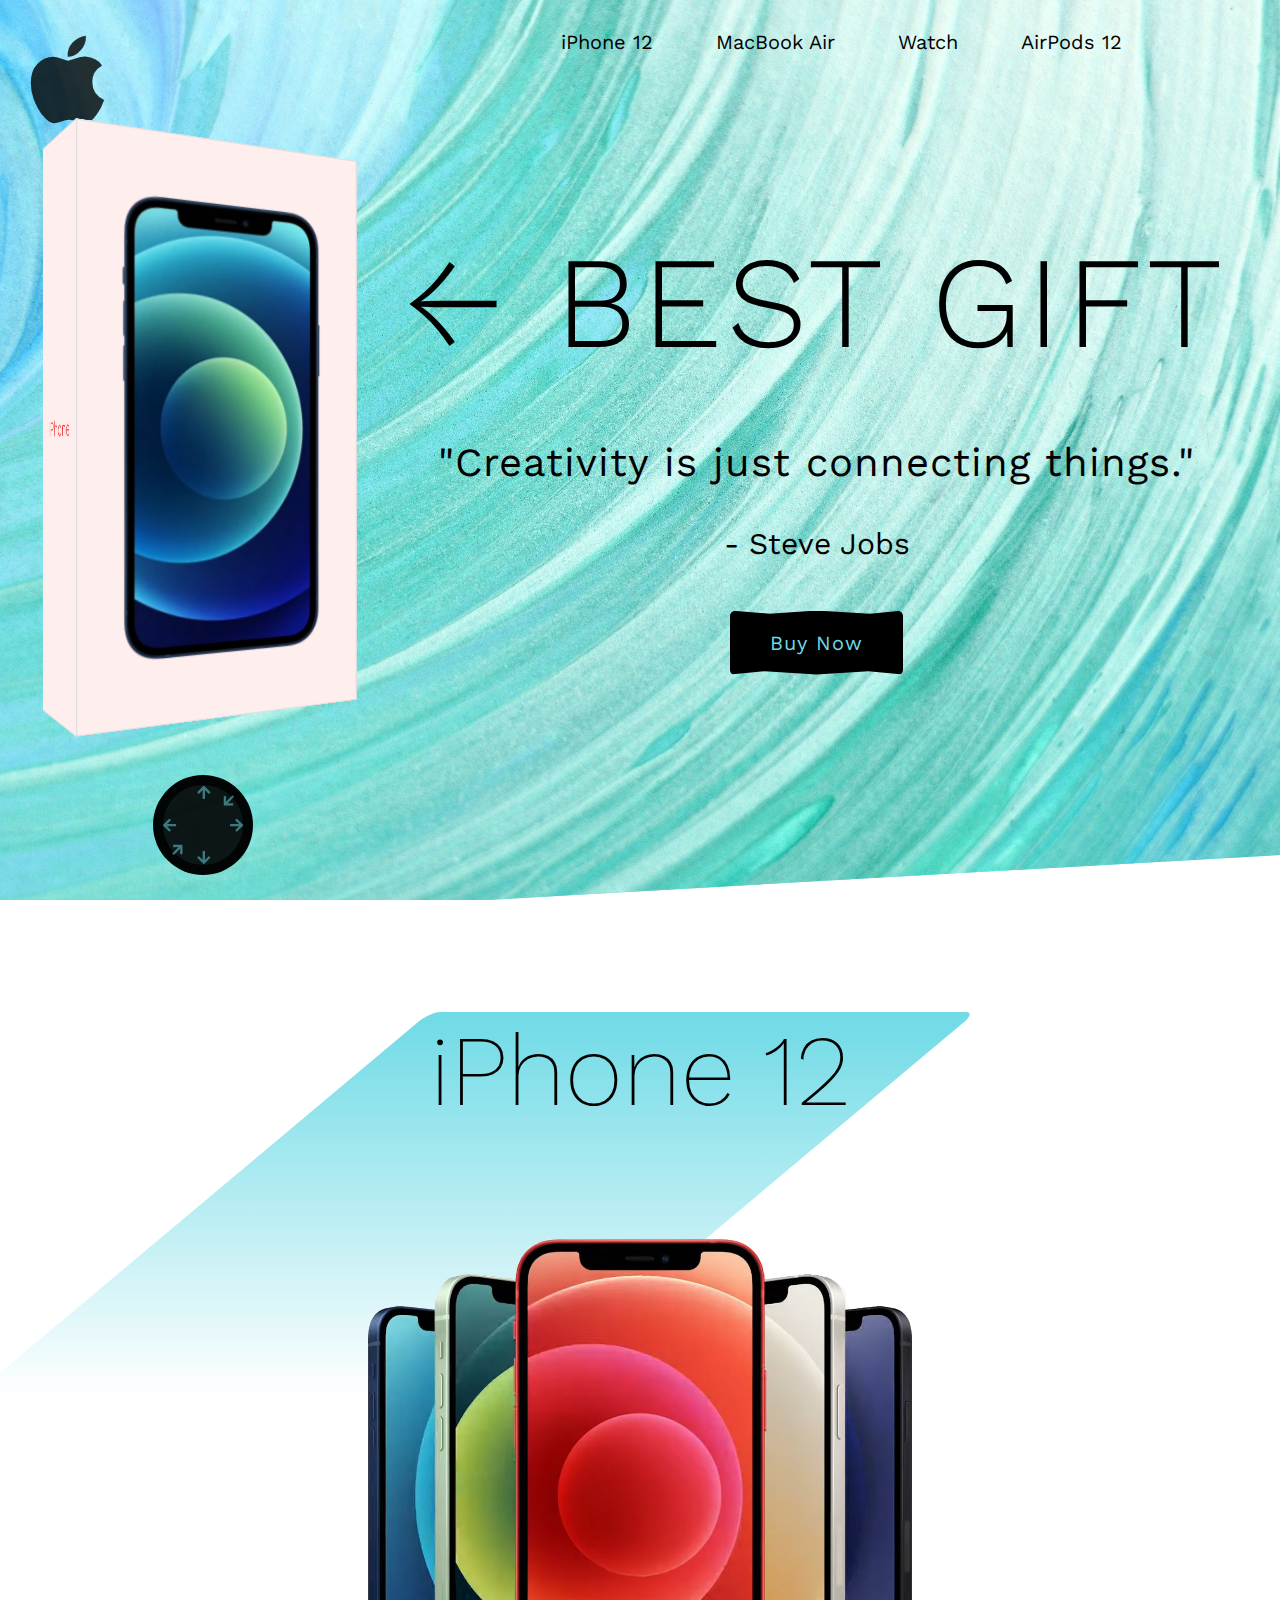
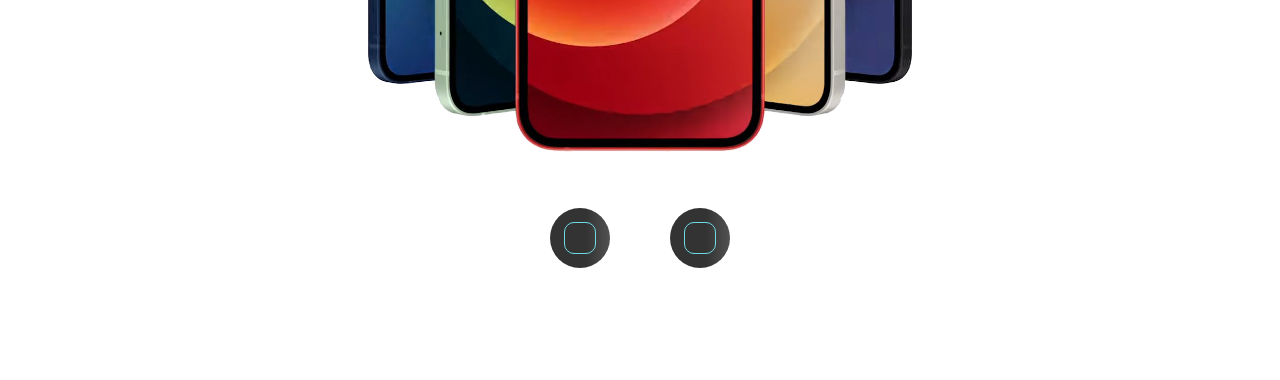
==== apple_ecommerce/index.html @ e648867e "first two sections completed, complete with 3D cube effect and controls" ====
<!DOCTYPE html>
<html lang="en">
<head>
    <meta charset="UTF-8">
    <meta http-equiv="X-UA-Compatible" content="IE=edge">
    <meta name="viewport" content="width=device-width, initial-scale=1.0">
    <link rel="stylesheet" href="style.css">
    <link rel="stylesheet" href="https://cdnjs.cloudflare.com/ajax/libs/font-awesome/5.15.3/css/all.min.css" referrerpolicy="no-referrer" />
    <title>Apple eCommerce</title>
</head>
<body>
    <div class="container">
        <!-- Section 1 -->
        <section class="section-1">
            <!-- Logo -->
            <a href="#" class="logo">
                <i class="fab fa-apple"></i>
            </a>
            <!-- End of Logo -->

            <!-- Navbar -->
            <nav class="navbar">
                <a href="#" class="navbar-link">iPhone 12</a>
                <a href="#" class="navbar-link">MacBook Air</a>
                <a href="#" class="navbar-link">Watch</a>
                <a href="#" class="navbar-link">AirPods 12</a>
            </nav>
            <!-- End of Navbar -->

            <!-- Cube -->
            <div class="cube-wrapper">
                <div class="cube">
                    <div class="front-side">
                        <img src="images/iphone.png" alt="iPhone">
                    </div>
                    <div class="back-side center">
                        <i class="fab fa-apple"></i>
                    </div>
                </div>

                <!-- Controls -->
                <div class="controls">
                    <a href="#" class="top-x-control">
                        <i class="fas fa-arrow-up"></i>
                    </a>
                    <a href="#" class="bottom-x-control">
                        <i class="fas fa-arrow-down"></i>
                    </a>
                    <a href="#" class="left-y-control">
                        <i class="fas fa-arrow-left"></i>
                    </a>
                    <a href="#" class="right-y-control">
                        <i class="fas fa-arrow-right"></i>
                    </a>
                    <a href="#" class="top-z-control">
                        <i class="fas fa-arrow-down"></i>
                    </a>
                    <a href="#" class="bottom-z-control">
                        <i class="fas fa-arrow-up"></i>
                    </a>
                </div>
                <!-- End of Controls -->
                
            </div>
            <!-- End of Cube -->

            <!-- Banner -->
            <div class="section-1-banner center">
                <h1>&#8592; Best Gift</h1>
                <p>"Creativity is just connecting things."</p>
                <span> - Steve Jobs</span>
                <button class="button">Buy Now</button>
            </div>
            <!-- End of Banner -->

            <!-- Slideshow -->
            <div class="slideshow"></div>
            <!-- End of Slideshow -->
        </section>
        <!-- End of Section 1 -->
        <!-- Section 2 -->
        <section class="section-2">
            <!-- Section 2 Heading -->
            <h1 class="section-2-heading">iPhone 12</h1>
            <!-- End of Section 2 Heading -->
            <!-- Section 2 Images -->
            <div class="iphones">
                <img src="images/iPhones/iphones-1-img.png" class="iphone-img-1">
                <img src="images/iPhones/iphones-2-img.png" class="iphone-img-2">
            </div>
            <!-- End of Section 2 Images -->
            <!-- Section 2 Buttons -->
            <div class="iphone-btns">
                <a href="#" class="iphone-btn center"><span>Learn More</span></a>
                <a href="#" class="iphone-btn center"><span>Shop</span></a>
            </div>
            <!-- End of Section 2 Buttons -->
        </section>
        <!-- End of Section 2 -->
    </div>

    <script src="script.js"></script>
</body>
</html>
---- apple_ecommerce/style.css ----
@import url(https://fonts.googleapis.com/css?family=Work+Sans:100,200,300,regular,500,600,700,800,900);

/* Common Styles */
* {
    margin: 0;
    padding: 0;
    box-sizing: border-box;
    list-style-type: none;
    outline: none;
    text-decoration: none;
    font-family: 'Work Sans', sans-serif;
}

html {
    font-size: 62.5%;
}

:root {
    --primary-color: #6edae6;
    --white-color: #fff;
    --black-color: #000;
}

.center {
    display: flex;
    justify-content: center;
    align-items: center;
}
/* End of Common Styles */


/* Section 1 */
.section-1 {
    width: 100%;
    height: 100vh;
    background-color: var(--primary-color);
    display: flex;
    align-items: center;
    justify-content: space-evenly;
    clip-path: polygon(100% 0, 100% 95%, 38% 100%, 0 100%, 0 0);
    position: relative;
}
/* Logo */
.logo {
    position: absolute;
    top: 3rem;
    left: 3rem;
}

.logo i {
    font-size: 10rem;
    color: rgba(0, 0, 0, 0.8);
}
/* End of Logo */
/* Navbar */
.navbar {
    position: absolute;
    top: 3rem;
    right: 10%;
}

.navbar-link {
    font-size: 2rem;    
    display: inline-block;
    margin: 0 3rem;
    color: var(--black-color);
    transition: transform 0.5s;
}

.navbar-link:hover {
    transform: scale(1.5);
}
/* End of Navbar */

/* Cube */
.cube-wrapper {
    perspective: 100rem;
}

.cube {
    width: 30rem;
    height: 55rem;
    transform-style: preserve-3d;
    transform: rotateX(0) rotateY(20deg) rotateZ(0);
    position: relative;
    top: -2rem;
    transition: transform 0.5s;
}
.front-side, 
.back-side {
    width: 100%;
    height: 100%;
    background-color: #fee;
    position: absolute;
    transform-style: preserve-3d;
    box-shadow: inset .1rem .1rem .1rem #ddd, inset -.1rem -.1rem .1rem #ddd;
}

.front-side {
    padding: 2.5rem;
    transform: translateZ(5rem);
}

.front-side::before,
.front-side::after {
    content: '';
    width: 100%;
    height: 10rem;
    background-color: #fee;
    position: absolute;
    box-shadow: inset .1rem .1rem .1rem #ddd, inset -.1rem -.1rem .1rem #ddd;
}

.front-side::before {
    top: 0;
    left: 0;
    transform: rotateX(-90deg);
    transform-origin: top;
}
.front-side::after {
    bottom: 0;
    left: 0;
    transform: rotateX(90deg);
    transform-origin: bottom;
}

.front-side img {
    width: 100%;
    height: 100%;
    object-fit: contain;
}

.back-side {
    transform: translateZ(-5rem);
}

.back-side::before,
.back-side::after {
    content:  "iPhone";
    width: 10rem;
    height: 100%;
    background-color: #fee;
    position: absolute;
    display: flex;
    justify-content: center;
    align-items: center;
    font-size: 2rem;
    font-weight: 300;
    color: #ec1919;
    box-shadow: inset .1rem .1rem .1rem #ddd, inset -.1rem -.1rem .1rem #ddd;
}

.back-side::before {
    top: 0;
    left: 0;
    transform: rotateY(-90deg);
    transform-origin: left;
}

.back-side::after {
    top: 0;
    right: 0;
    transform: rotateY(90deg);
    transform-origin: right;
}

.back-side i {
    font-size: 12rem;
    color: var(--primary-color);
    text-shadow: .1rem .1rem .2rem #aaa, -.1rem -.1rem .2rem #aaa;
    transform: rotateY(180deg);
}
/* End of Cube */

/* Controls */
.controls {
    position: absolute;
    bottom: -15rem;
    left: 50%;
    transform: translateX(-50%);
    width: 10rem;
    height: 10rem;
    background-color: rgba(0,0,0,0.9);
    border-radius: 50%;
    border: 1rem solid rgba(0,0,0,0.8);
}

.controls a {
    position: absolute;
}

.controls i {
    font-size: 1.5rem;
    color: var(--primary-color);
    opacity: 0.5;
    transition: opacity 0.5s;
}

.controls a:hover i {
    opacity: 1;
}

.controls a:nth-child(1) {
    top: 0;
    left: 50%;
    transform: translateX(-50%);
}
.controls a:nth-child(2) {
    bottom: 0;
    left: 50%;
    transform: translateX(-50%);
}

.controls a:nth-child(3) {
    top: 50%;
    left: 0%;
    transform: translateY(-50%);
}

.controls a:nth-child(4) {
    top: 50%;
    right: 0;
    transform: translateY(-50%);
}

.controls a:nth-child(5) {
    top: 10%;
    right: 10%;
    transform: rotate(45deg);
}

.controls a:nth-child(6) {
    bottom: 10%;
    left: 10%;
    transform: rotate(45deg);
}


/* End of Controls */
/* Banner */
.section-1-banner {
    flex-direction: column;
}

.section-1-banner h1 {
    font-size: 13rem;
    font-weight: 300;
    text-transform: uppercase;
    letter-spacing: 0.5rem;
}

.section-1-banner p {
    font-size: 4rem;
    font-weight: 400;
    letter-spacing: .1rem;
    margin: 6rem 0 4rem 0;
}

.section-1-banner span {
    font-size: 3rem;
    margin-bottom: 5rem;
}

.section-1-banner button {
    padding: 2rem 4rem;
    font-size: 2rem;
    background-color: var(--black-color);
    color: var(--primary-color);
    font-weight: 400;
    letter-spacing: .1rem;
    border: none;
    border-radius: 0.5rem;
    cursor: pointer;
    clip-path: polygon(50% 0%, 81% 5%, 100% 0, 100% 100%, 80% 95%, 50% 100%, 20% 95%, 0 100%, 0 0, 23% 5%);
    transition: clip-path 0.5s;
}

.section-1-banner button:hover {
    clip-path: polygon(
    40% 15%,
    77% 15%,
    100% 10%,
    100% 90%,
    75% 85%,
    40% 85%,
    30% 100%,
    0 50%,
    0 50%,
    30% 0
    );
}
/* End of Banner */
/* Slideshow */
.slideshow {
    width: 100%;
    height: 100%;
    position: absolute;
    top: 0;
    left: 0;
    z-index: -1;
}

.slideshow div {
    width: 100%;
    height: 100%;
    position: absolute;
    background-size: cover;
    background-position: center;
    background-repeat: no-repeat;
    opacity: 0;
    transition: opacity 5s;
}

.slideshow div.change {
    opacity: 1;
}
/* End of Slideshow */
/* End of Section 1 */

/* Section 2 */
.section-2 {
    width: 100%;
    height: 120vh;
    padding: 10vh 0;
    display: flex;
    flex-direction: column;
    align-items: center;
    justify-content: space-around;
}

/* Section 2 Heading */
.section-2-heading {
    font-size: 10rem;
    font-weight: 200;
    color: var(--black-color);
    position: relative;
    margin-bottom: 5rem;
}

.section-2-heading::before {
    content: '';
    width: 130%;
    height: 30vw;
    background-image: linear-gradient(var(--primary-color), var(--white-color));
    position: absolute;
    top: 0;
    left: 0;
    transform: skewX(-50deg);
    transform-origin: left top;
    z-index: -1;
    border-radius: 1rem;
}
/* End of Section 2 Heading */

/* Section 2 Images */
.iphones {
    height: 60vh;
    width: 50vw;
    /* background-image: linear-gradient(var(--primary-color), var(--white-color)); */
}

.iphones img {
    width: inherit;
    height: inherit;
    object-fit: contain;
    position: absolute;
    transition: opacity 3s;
}

.iphone-img-2 {
    opacity: 0;
}

.iphones:hover .iphone-img-1 {
    opacity: 0;
}

.iphones:hover .iphone-img-2 {
    opacity: 1;
}
/* End of Section 2 Images */

/* Section 2 Buttons */
.iphone-btns {
    display: flex;
}

.iphone-btn {
    width: 6rem;
    height: 6rem;
    background-image: linear-gradient(to right, rgb(51,51,51) 60%, rgb(82,82,82));
    margin: 0 3rem;
    border-radius: 50%;
    position: relative;
}

.iphone-btn::after {
    content: '';
    width: 50%;
    height: 50%;
    display: block;
    border: .1rem solid #6edae6;
    border-radius: 1rem;
}

.iphone-btn span {
    position: absolute;
    top: -3rem;
    font-size: 1.6rem;
    font-weight: 400;
    text-transform: uppercase;
    letter-spacing: 0.1rem;
    color: var(--primary-color);
    width: max-content;
    transform: scale(0);
    transition: transform(0.5s);
}

.iphone-btn:hover span {
    transform: scale(1);
}


/* End of Section 2 Buttons */
/* End of Section 2 */
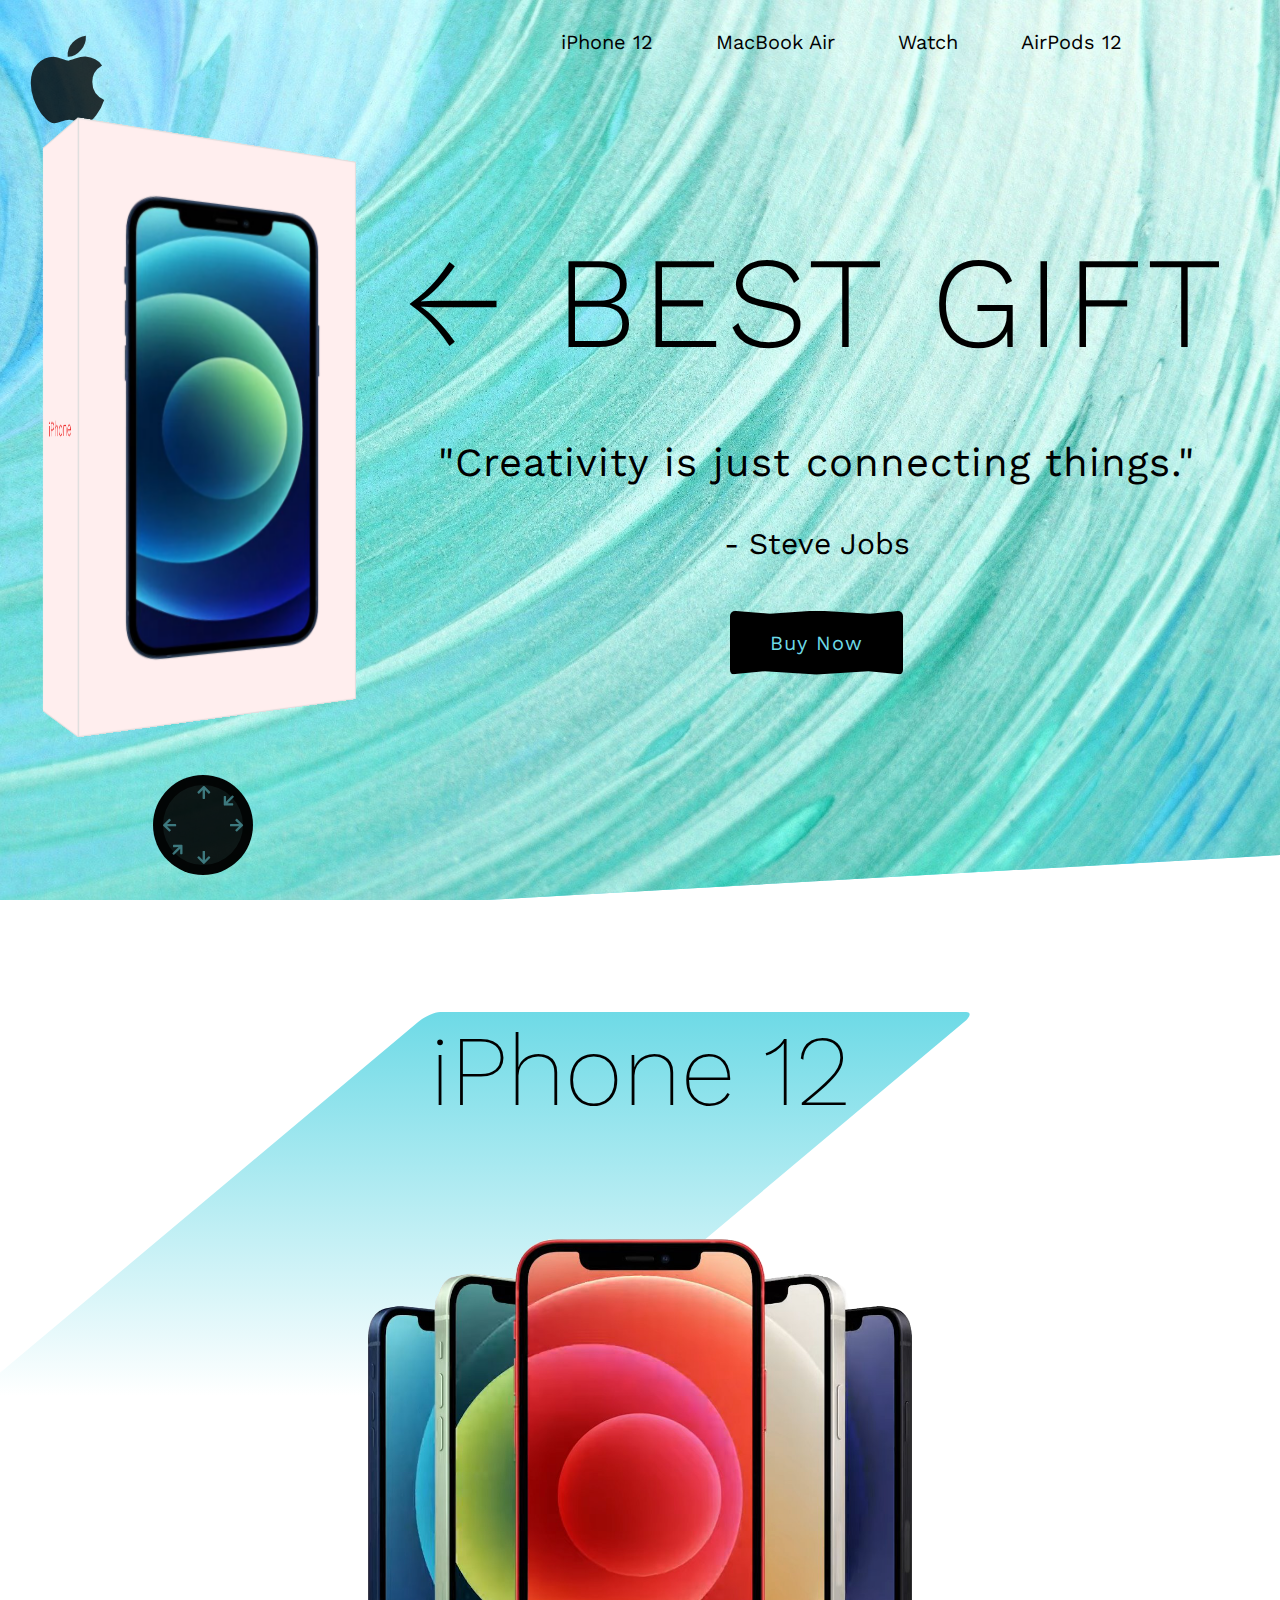
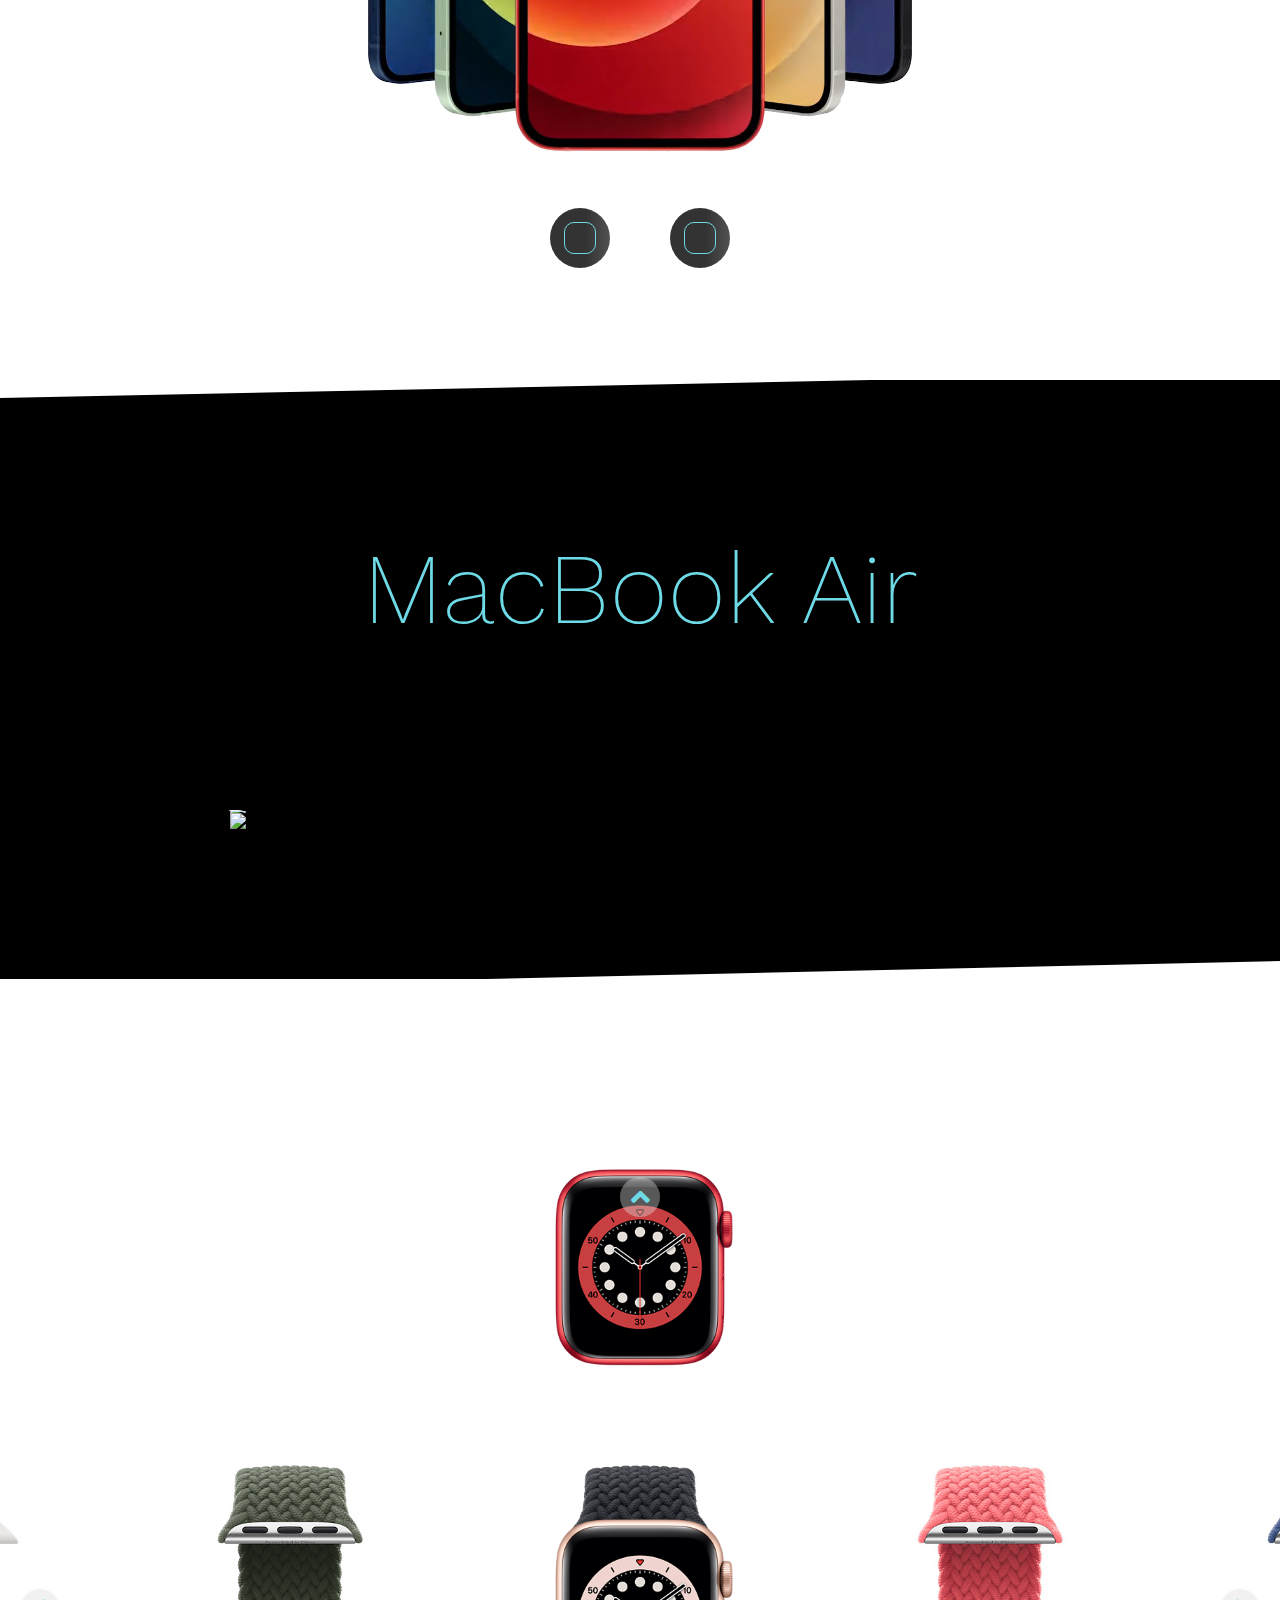
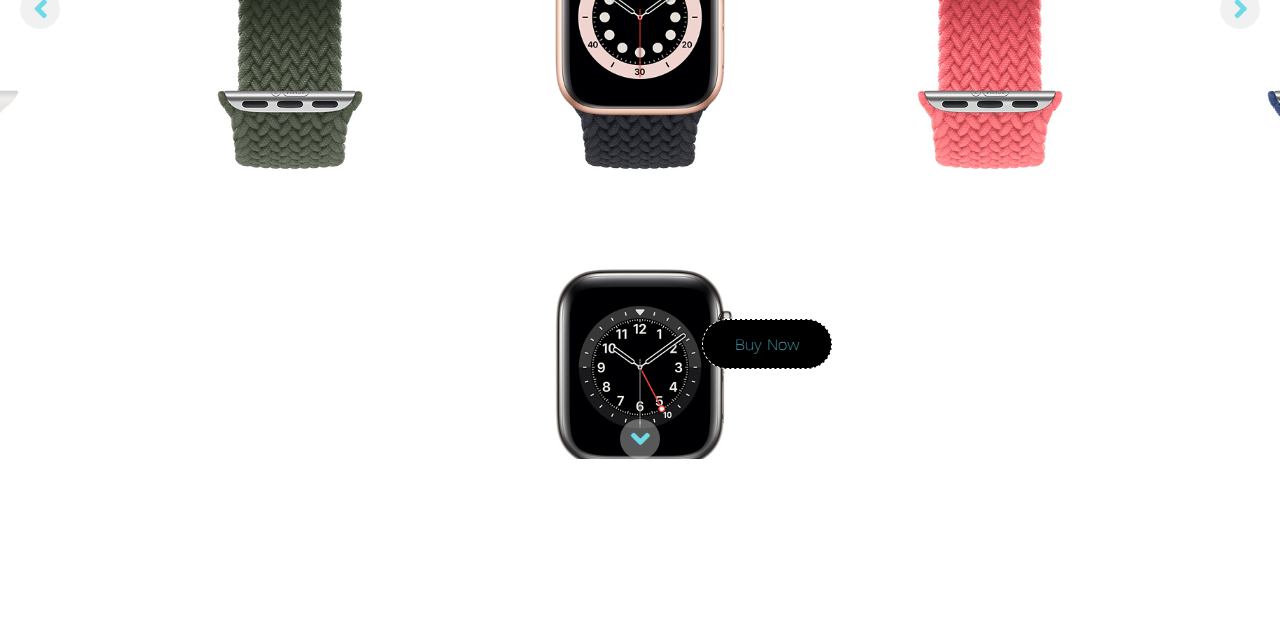
==== commit ff3de93f: "sections 3 and 4, custom watch sliders and macbook animation" ====
--- a/apple_ecommerce/index.html
+++ b/apple_ecommerce/index.html
@@ -97,6 +97,91 @@
             <!-- End of Section 2 Buttons -->
         </section>
         <!-- End of Section 2 -->
+        <!-- Section 3 -->
+        <section class="section-3 center">
+            <!-- Section 3 Heading -->
+            <h1 class="section-3-heading">
+                MacBook Air
+            </h1>
+            <!-- End of Section 3 Heading -->
+            <!-- Section 3 Content -->
+            <div class="section-3-content center">
+                <!-- Section 3 Images -->
+                <img src="images/macbook/macbook-screen.png" class=
+                "macbook-img-1">
+                <img src="images/macbook/macbook-keyboard.png" class=
+                "macbook-img-2">
+                <!-- End of Section 3 Images -->
+                <!-- Section 3 Loading -->
+                <div class="loading-wrapper">
+                    <div class="loading center">
+                        <i class="fab fa-apple"></i>
+                        <div class="progress-bar"></div>
+                    </div>
+                </div>
+                <!-- End of Section 3 Loading -->
+                <!-- Section 3 Info -->
+                <div class="macbook-info">
+                    <h2 class="macbook-info-heading">Light. Speed.</h2>
+                    <p class="macbook-price">Starting at $999</p>
+                    <button class="macbook-btn">Buy Now</button>
+                </div>
+                <!-- End of Section 3 Info -->
+            </div>
+            <!-- End of Section 3 Content -->
+        </section>
+        <!-- End of Section 3 -->
+        <!-- Section 4-->
+        <section class="section-4 center">
+            <!-- Section 4 Watches -->
+            <div class="watches center">
+                <!-- Watch Bands -->
+                <div class="watch-bands center">
+                    <img src="images/watches/watch-band-1.jpg" class="watch-band-img">
+                    <img src="images/watches/watch-band-2.jpg" class="watch-band-img">
+                    <img src="images/watches/watch-band-3.jpg" class="watch-band-img">
+                    <img src="images/watches/watch-band-4.jpg" class="watch-band-img">
+                    <img src="images/watches/watch-band-5.jpg" class="watch-band-img">
+                    <img src="images/watches/watch-band-6.jpg" class="watch-band-img">
+                    <img src="images/watches/watch-band-7.jpg" class="watch-band-img">
+                    <img src="images/watches/watch-band-8.jpg" class="watch-band-img">
+                    <img src="images/watches/watch-band-9.jpg" class="watch-band-img">
+                </div>
+                <!-- End of Watch Bands -->
+                <!-- Watch Cases -->
+                <div class="watch-cases center">
+                    <img src="images/watches/watch-case-1.png" class="watch-case-img">
+                    <img src="images/watches/watch-case-2.png" class="watch-case-img">
+                    <img src="images/watches/watch-case-3.png" class="watch-case-img">
+                    <img src="images/watches/watch-case-4.png" class="watch-case-img">
+                    <img src="images/watches/watch-case-5.png" class="watch-case-img">
+                    <img src="images/watches/watch-case-6.png" class="watch-case-img">
+                    <img src="images/watches/watch-case-7.png" class="watch-case-img">
+                    <img src="images/watches/watch-case-8.png" class="watch-case-img">
+                    <img src="images/watches/watch-case-9.png" class="watch-case-img">
+                </div>
+                <!-- End of Watch Cases -->
+            </div>
+            <!-- End of Section 4 Watches -->
+            <!-- Watch Controls -->
+            <a href="#" class="watch-control watch-top-control center">
+                <i class="fas fa-angle-up"></i>
+            </a>
+            <a href="#" class="watch-control watch-right-control center">
+                <i class="fas fa-angle-right"></i>
+            </a>
+            <a href="#" class="watch-control watch-bottom-control center">
+                <i class="fas fa-angle-down"></i>
+            </a>
+            <a href="#" class="watch-control watch-left-control center">
+                <i class="fas fa-angle-left"></i>
+            </a>
+            <!-- End of Watch Controls -->
+            <!-- Watch Button -->
+            <button class="watch-btn">Buy Now</button>
+            <!-- End of Watch Button -->
+        </section>
+        <!-- End of Section 4 -->
     </div>
 
     <script src="script.js"></script>
--- a/apple_ecommerce/style.css
+++ b/apple_ecommerce/style.css
@@ -60,7 +60,7 @@
 }
 
 .navbar-link {
-    font-size: 2rem;    
+    font-size: 2rem;
     display: inline-block;
     margin: 0 3rem;
     color: var(--black-color);
@@ -86,7 +86,7 @@
     top: -2rem;
     transition: transform 0.5s;
 }
-.front-side, 
+.front-side,
 .back-side {
     width: 100%;
     height: 100%;
@@ -419,7 +419,251 @@
 .iphone-btn:hover span {
     transform: scale(1);
 }
-
-
 /* End of Section 2 Buttons */
-/* End of Section 2 */+/* End of Section 2 */
+
+
+/* Section 3 */
+.section-3 {
+    width: 100%;
+    height: 100%;
+    background-color: var(--black-color);
+    flex-direction: column;
+    padding: 15rem 0;
+    clip-path: polygon(68% 0, 100% 0, 100% 97%, 38% 100%, 0 100%, 0 3%);
+}
+
+/* Section 3 Heading */
+.section-3-heading {
+    font-size: 10rem;
+    font-weight: 200;
+    color: var(--primary-color);
+    margin-bottom: 15rem;
+}
+/* End of Section 3 Heading */
+/* Section 3 Content */
+.section-3-content {
+    width: 80%;
+    flex-direction: column;
+    perspective: 1000rem;
+    position: relative;
+}
+/* End of Section 3 Content */
+/* Section 3 Images */
+.section-3-content img {
+    width: inherit;
+}
+
+.macbook-img-1 {
+    transform: rotateX(-80deg);
+    transform-origin: bottom;
+}
+
+.change .macbook-img-1 {
+    transform: rotateX(0);
+    transition: transform 3s;
+}
+/* End of Section 3 Images */
+
+/* Section 3 Loading */
+.loading-wrapper {
+    position: absolute;
+    top: 6%;
+    width: 60%;
+    height: 85%;
+    background: linear-gradient(rgba(255,255,255,0.6), rgba(255,255,255,0.6)), url(images/macbook/macbook-1-desktop.png) center no-repeat;
+    z-index: -1;
+    opacity: 0;
+}
+
+.change .loading-wrapper {
+    opacity: 1;
+    transition: opacity 1s 2s;
+}
+
+.loading {
+    width: 100%;
+    height: 100%;
+    position: absolute;
+    top: 0;
+    left: 0;
+    background-color: var(--black-color);
+    flex-direction: column;
+}
+
+.change .loading {
+    opacity: 0;
+    transition: opacity 1s 5s;
+}
+.loading i {
+    font-size: 10rem;
+    color: var(--white-color);
+    margin-bottom: 2rem;
+}
+
+.progress-bar {
+    width: 22rem;
+    height: 0.3rem;
+    background-color: #888;
+    border-radius: 5rem;
+    position: relative;
+}
+
+.progress-bar::after {
+    content: '';
+    position: absolute;
+    top: 0;
+    left: 0;
+    width: 0%;
+    height: 100%;
+    background-color: var(--white-color);
+}
+
+.change .progress-bar::after {
+    width: 100%;
+    transition: width 1s 3s;
+}
+/* End of Section 3 Loading */
+
+/* Section 3 Info */
+.macbook-info {
+    position: absolute;
+    width: 70rem;
+    text-align: center;
+    opacity: 0;
+}
+
+.change .macbook-info {
+    opacity: 1;
+    transition: opacity 1s 6s;
+}
+
+.macbook-info-heading {
+    font-size: 6rem;
+    font-weight: 400;
+    color: var(--primary-color);
+}
+
+.macbook-price {
+    font-size: 2.5rem;
+    font-weight: 200;
+    margin: 3rem 0;
+}
+
+.macbook-btn {
+    width: 25rem;
+    height: 5rem;
+    background-image: linear-gradient(#ddd, #fff);
+    border: none;
+    border-radius: 0.5rem;
+    box-shadow: .1rem .1rem .1rem #fff, -.1rem -.1rem .1rem #fff;
+    font-size: 1.5rem;
+    font-weight: 500;
+    letter-spacing: 0.2rem;
+    color: var(--primary-color);
+    cursor: pointer;
+}
+/* End of Section 3 Info */
+/* End of Section 3 */
+
+/* Section 4 */
+.section-4 {
+    height: 140vh;
+    padding: 20vh 0;
+    flex-direction: column;
+    position: relative;
+}
+
+/* Section 4 Watches */
+.watches {
+    position: relative;
+    width: 100%;
+    height: 100%;
+    overflow: hidden;
+}
+
+.watches > div {
+    position: absolute;
+}
+/* Watch Bands */
+.watch-band-img {
+    width: 35rem;
+    height: 35rem;
+    object-fit: contain;
+}
+.watch-bands {
+    transition: margin-right 1s;
+}
+/* End of Watch Bands */
+/* Watch Cases */
+.watch-cases {
+    flex-direction: column;
+    transition: margin-top 1s;
+}
+.watch-case-img {
+    width: 35rem;
+    height: 35rem;
+    object-fit: contain;
+}
+/* End of Watch Cases */
+
+/* Watch Controls */
+.watch-control {
+    position: absolute;
+    width: 4rem;
+    height: 4rem;
+    background-color: rgba(221, 221, 221, 0.4);
+    border-radius: 5rem;
+}
+.hideControl {
+    opacity: 0;
+    visibility: hidden;
+}
+.watch-control i {
+    font-size: 3rem;
+    color: var(--primary-color);
+}
+
+.watch-top-control {
+    top: 22vh;
+    left: 50%;
+    transform: translateX(-50%);
+}
+
+.watch-right-control {
+    top: 50%;
+    right: 2rem;
+    transform: translateY(-50%);
+}
+
+.watch-bottom-control {
+    left: 50%;
+    bottom: 20vh;
+    transform: translateX(-50%);
+}
+
+.watch-left-control {
+    top: 50%;
+    left: 2rem;
+    transform: translateY(-50%);
+}
+/* End of Watch Controls */
+
+/* Watch Button */
+.watch-btn {
+    position: absolute;
+    bottom: 30vh;
+    right: 35%;
+    width: 13rem;
+    height: 5rem;
+    background-color: var(--black-color);
+    color: var(--primary-color);
+    border: .1rem dashed var(--white-color);
+    border-radius: 4rem;
+    font-size: 1.6rem;
+    font-weight: 200;
+    cursor: pointer;
+}
+/* End of Watch Button */
+/* End of Section 4 Watches */
+/* End of Section 4 */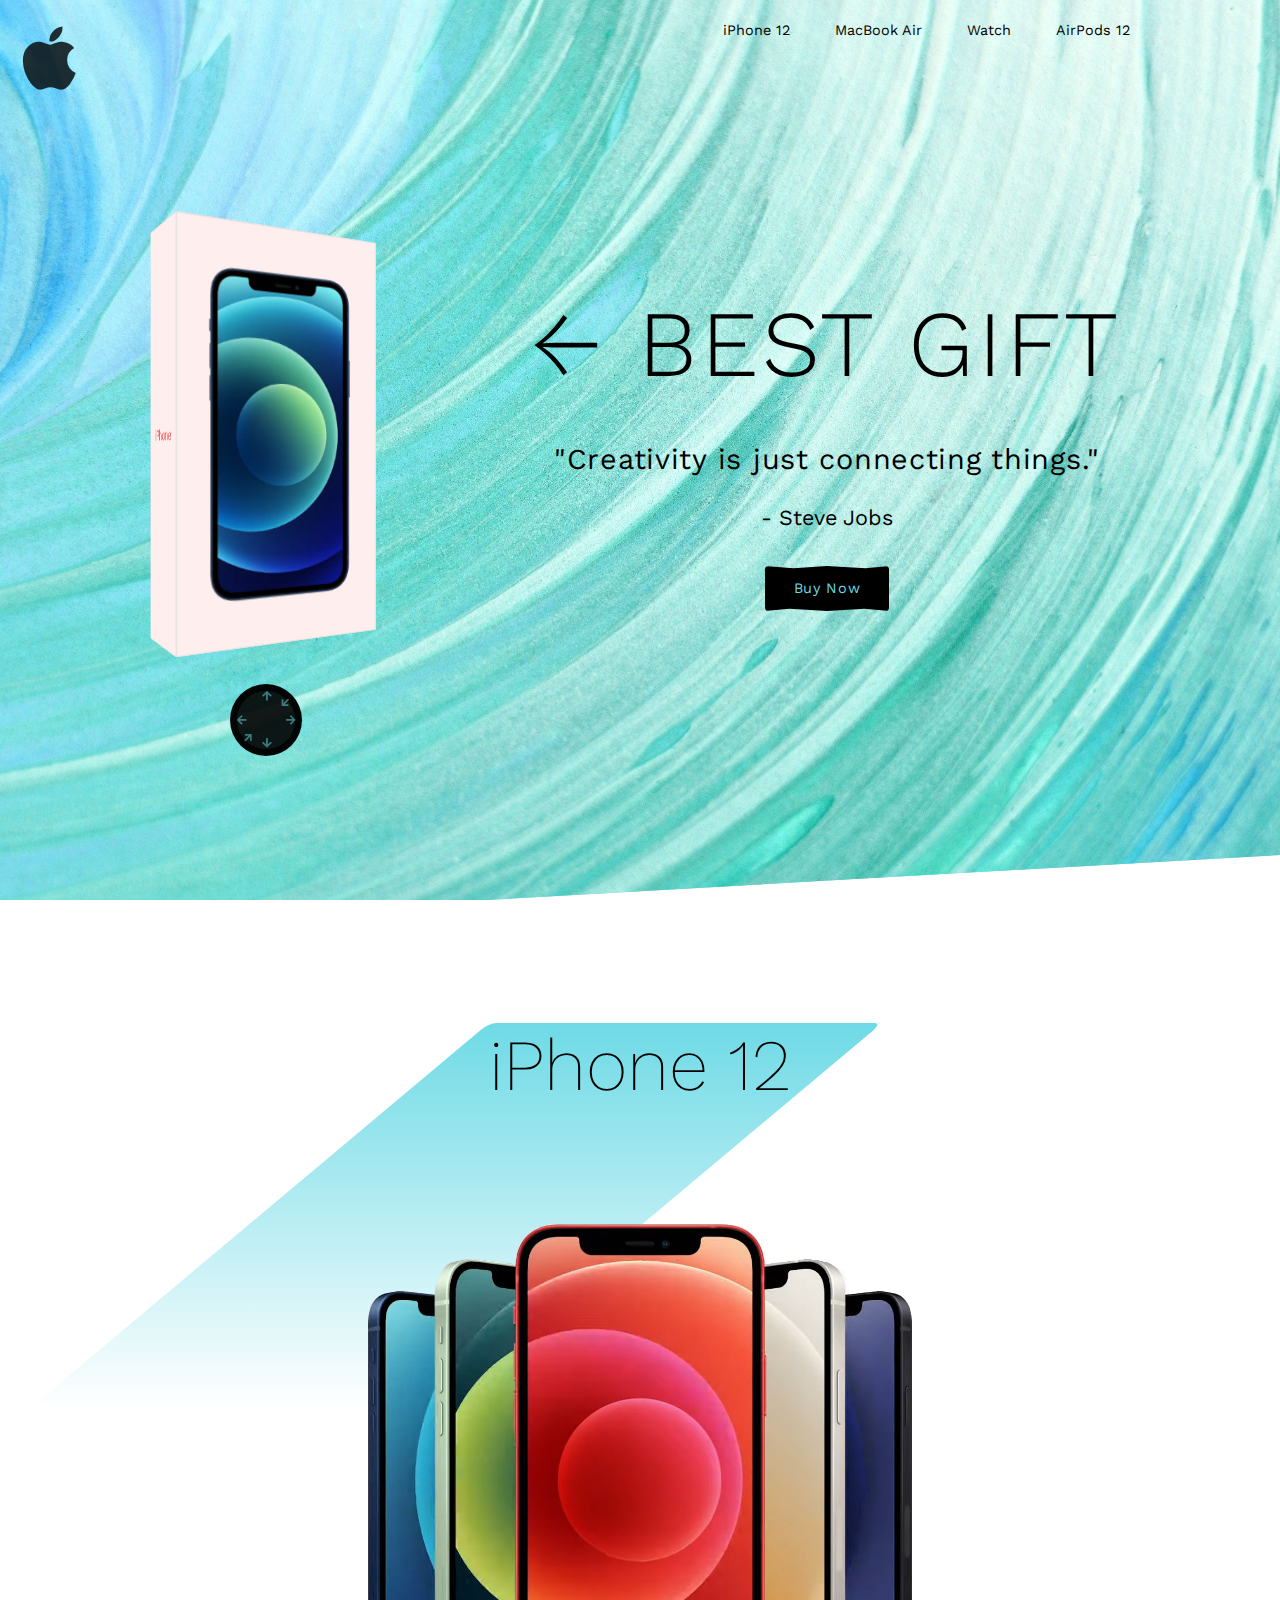
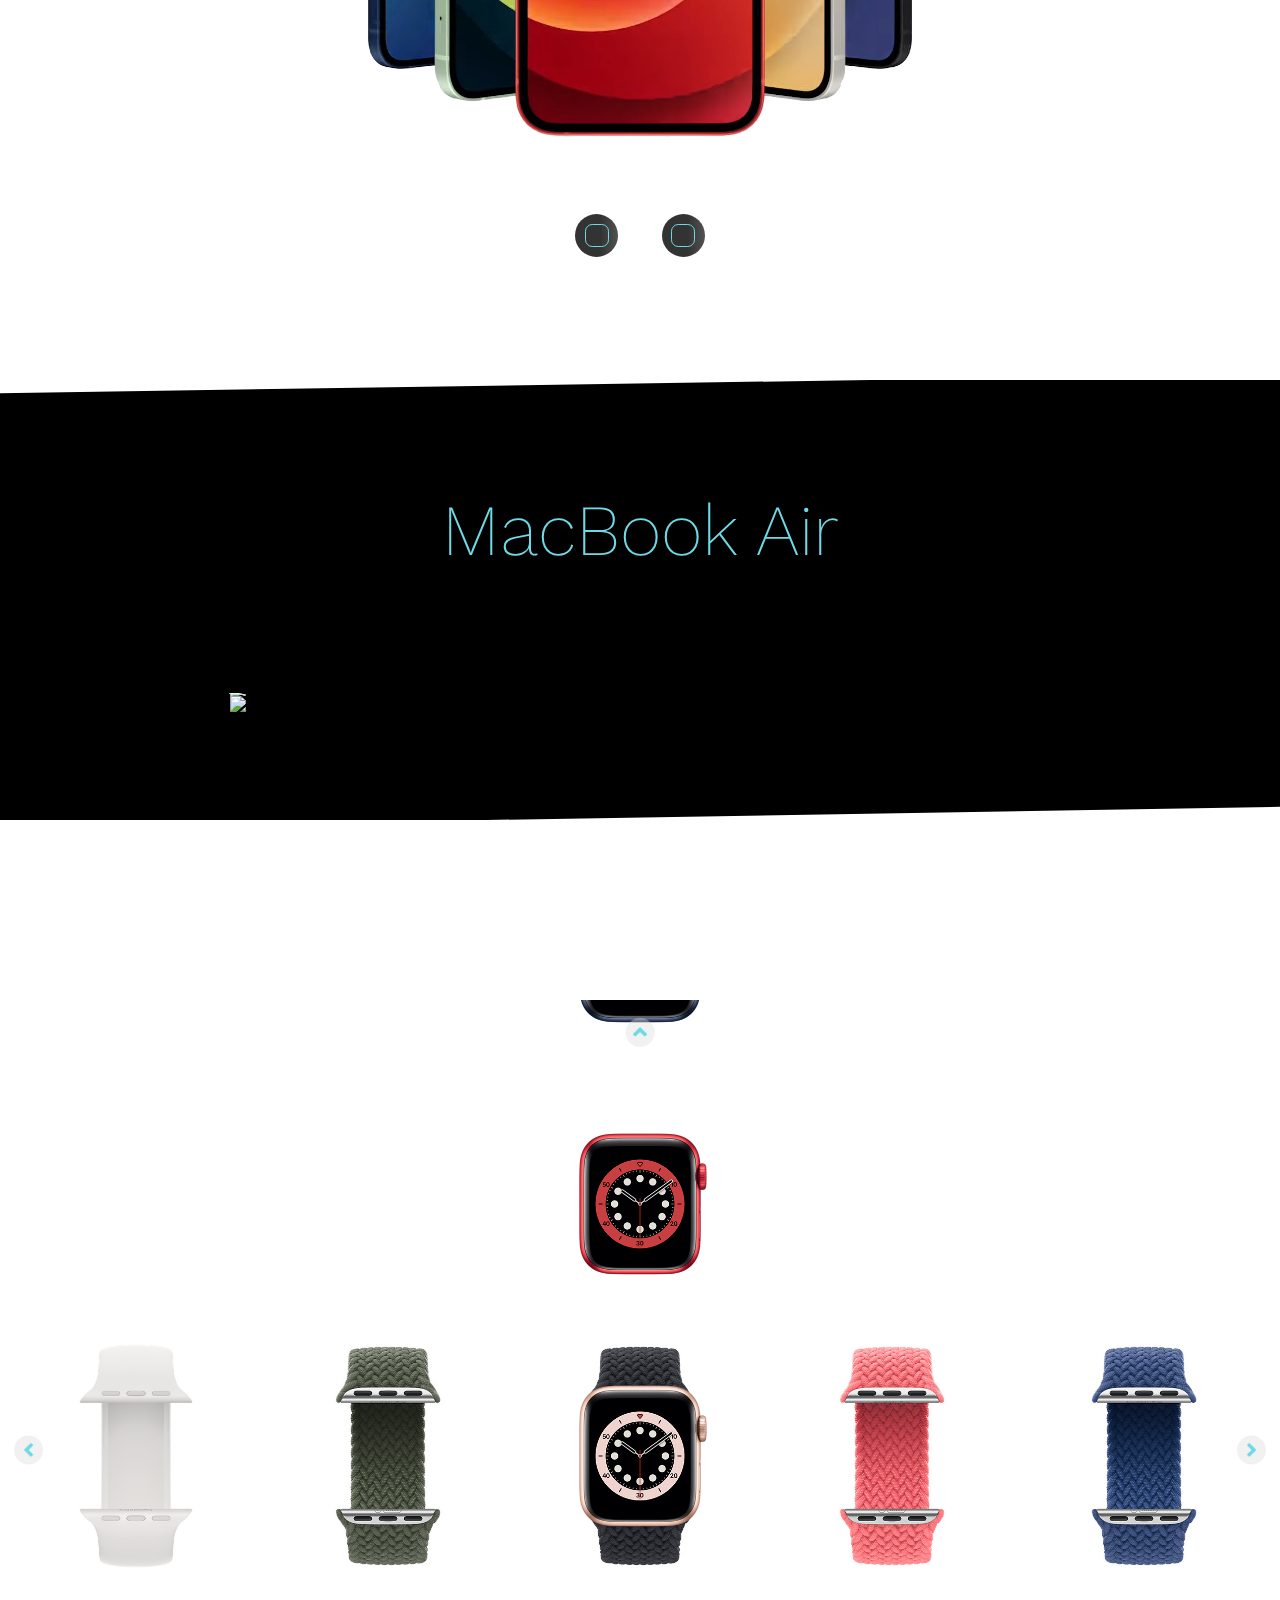
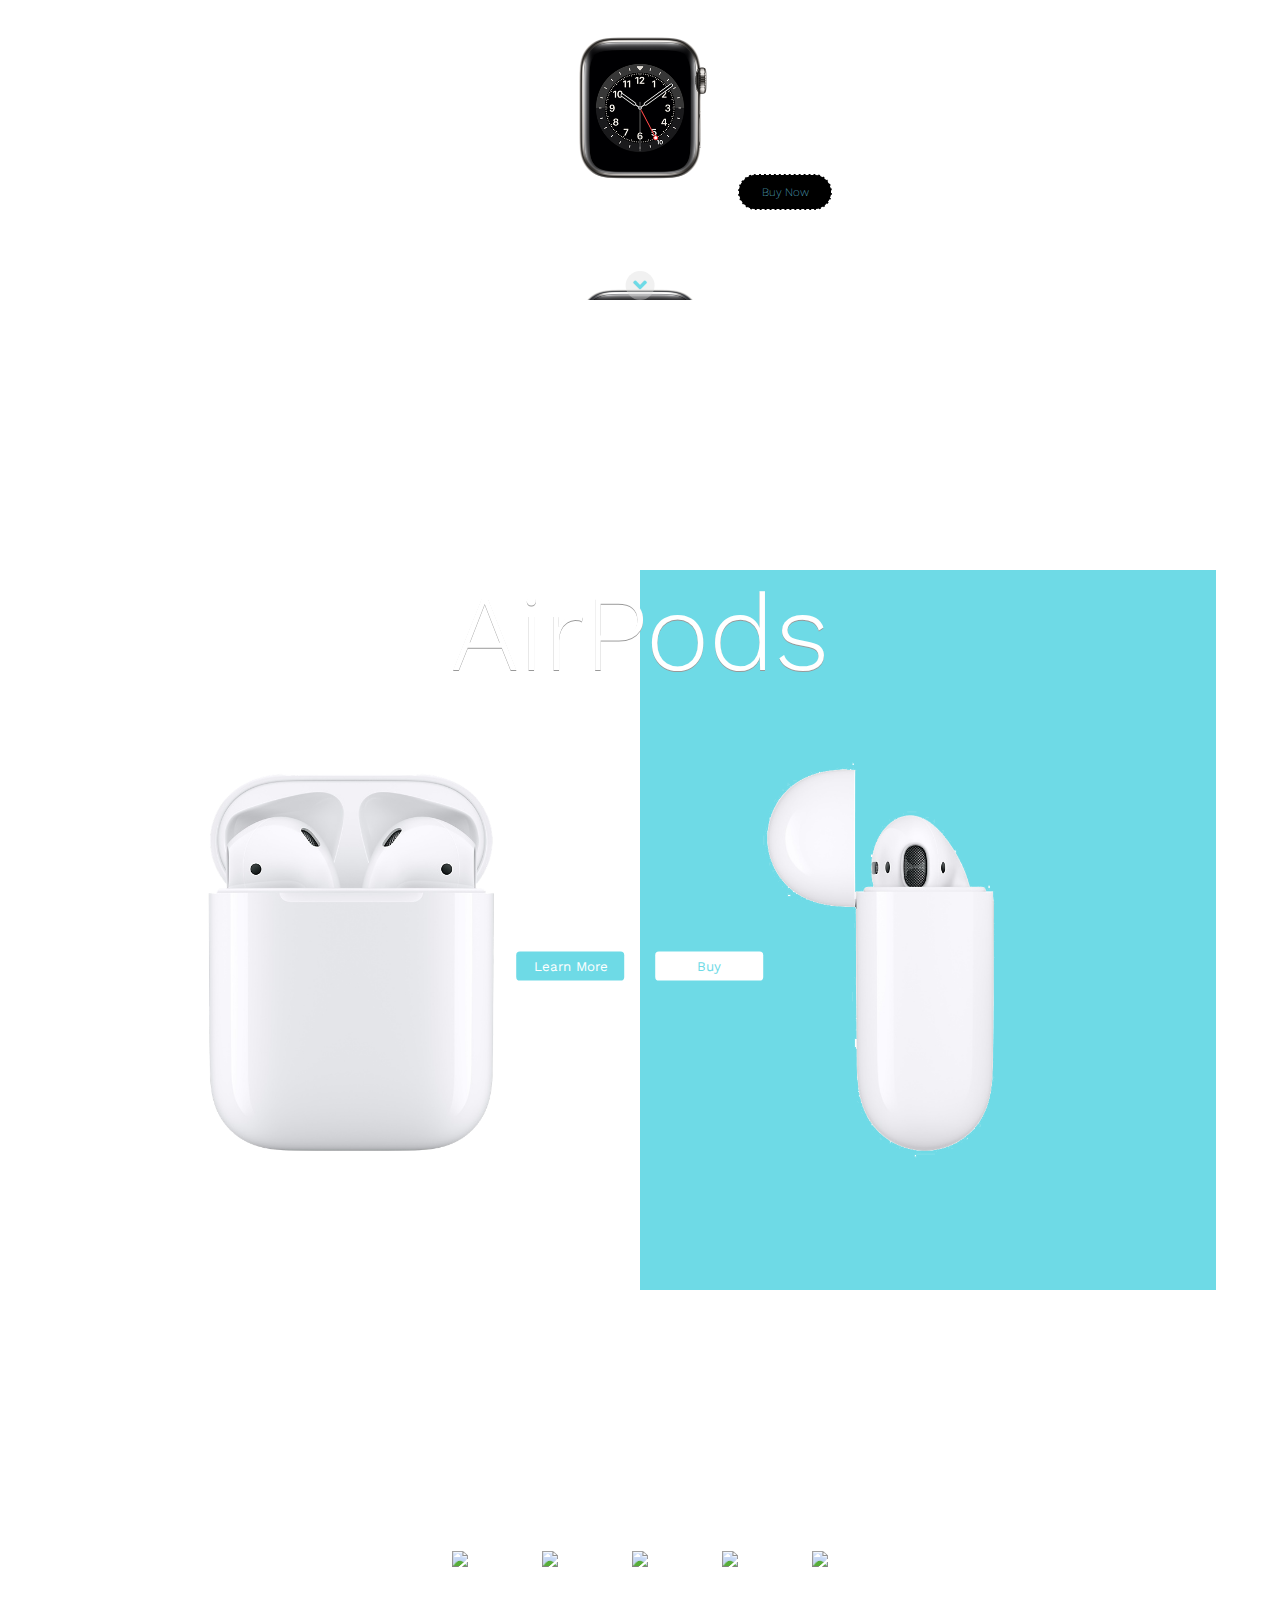
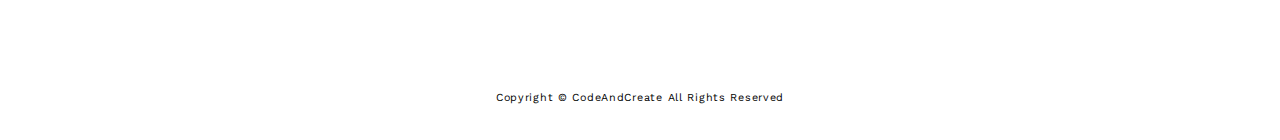
==== commit 65c10c45: "finished all html and css" ====
--- a/apple_ecommerce/index.html
+++ b/apple_ecommerce/index.html
@@ -4,6 +4,7 @@
     <meta charset="UTF-8">
     <meta http-equiv="X-UA-Compatible" content="IE=edge">
     <meta name="viewport" content="width=device-width, initial-scale=1.0">
+    <link rel="shortcut icon" href="images/icons/home-icon.png">
     <link rel="stylesheet" href="style.css">
     <link rel="stylesheet" href="https://cdnjs.cloudflare.com/ajax/libs/font-awesome/5.15.3/css/all.min.css" referrerpolicy="no-referrer" />
     <title>Apple eCommerce</title>
@@ -11,7 +12,7 @@
 <body>
     <div class="container">
         <!-- Section 1 -->
-        <section class="section-1">
+        <section class="section-1" id="section-1">
             <!-- Logo -->
             <a href="#" class="logo">
                 <i class="fab fa-apple"></i>
@@ -20,10 +21,10 @@
 
             <!-- Navbar -->
             <nav class="navbar">
-                <a href="#" class="navbar-link">iPhone 12</a>
-                <a href="#" class="navbar-link">MacBook Air</a>
-                <a href="#" class="navbar-link">Watch</a>
-                <a href="#" class="navbar-link">AirPods 12</a>
+                <a href="#section-2" class="navbar-link">iPhone 12</a>
+                <a href="#section-3" class="navbar-link">MacBook Air</a>
+                <a href="#section-4" class="navbar-link">Watch</a>
+                <a href="#section-5" class="navbar-link">AirPods 12</a>
             </nav>
             <!-- End of Navbar -->
 
@@ -79,7 +80,7 @@
         </section>
         <!-- End of Section 1 -->
         <!-- Section 2 -->
-        <section class="section-2">
+        <section class="section-2" id="section-2">
             <!-- Section 2 Heading -->
             <h1 class="section-2-heading">iPhone 12</h1>
             <!-- End of Section 2 Heading -->
@@ -98,7 +99,7 @@
         </section>
         <!-- End of Section 2 -->
         <!-- Section 3 -->
-        <section class="section-3 center">
+        <section class="section-3 center" id="section-3">
             <!-- Section 3 Heading -->
             <h1 class="section-3-heading">
                 MacBook Air
@@ -132,7 +133,7 @@
         </section>
         <!-- End of Section 3 -->
         <!-- Section 4-->
-        <section class="section-4 center">
+        <section class="section-4 center" id="section-4">
             <!-- Section 4 Watches -->
             <div class="watches center">
                 <!-- Watch Bands -->
@@ -182,6 +183,49 @@
             <!-- End of Watch Button -->
         </section>
         <!-- End of Section 4 -->
+        <!-- Section 5 -->
+        <section class="section-5 center" id="section-5">
+            <!-- Section 5 Content -->
+            <div class="airpods">
+                <!-- Section 5 Heading -->
+                <h1 class="section-5-heading">AirPods</h1>
+                <!-- End of Section 5 Heading -->
+                <!-- Section 5 Images -->
+                <img src="images/AirPods/airpods-1.png" >
+                <img src="images/AirPods/airpods-2.png" class="airpods-img-2">
+                <!-- End of Section 5 Images -->
+                <!-- Section 5 Buttons -->
+                <div class="airpods-buttons">
+                    <button class="airpods-btn">Learn More</button>
+                    <button class="airpods-btn">Buy</button>
+                </div>
+                <!-- End of Section 5 Buttons -->
+            </div>
+            <!-- End of Section 5 Content -->
+        </section>
+        <!-- End of Section 5 -->
+        <!-- Section 6 -->
+        <section class="section-6 center">
+            <div class="section-6-icons">
+                <a href="#section-1" class="icon-link">
+                    <img src="images/Icons/home-icon.png">
+                </a>
+                <a href="#section-2" class="icon-link">
+                    <img src="images/Icons/iphone-icon.png">
+                </a>
+                <a href="#section-3" class="icon-link">
+                    <img src="images/Icons/macbook-icon.png">
+                </a>
+                <a href="#section-4" class="icon-link">
+                    <img src="images/Icons/watch-icon.png">
+                </a>
+                <a href="#section-5" class="icon-link">
+                    <img src="images/Icons/airpods-icon.png">
+                </a>
+            </div>
+            <p class="copyright">Copyright &copy; CodeAndCreate All Rights Reserved</p>
+        </section>
+        <!-- End of Section 6 -->
     </div>
 
     <script src="script.js"></script>
--- a/apple_ecommerce/style.css
+++ b/apple_ecommerce/style.css
@@ -13,6 +13,7 @@
 
 html {
     font-size: 62.5%;
+    scroll-behavior: smooth;
 }
 
 :root {
@@ -666,4 +667,105 @@
 }
 /* End of Watch Button */
 /* End of Section 4 Watches */
-/* End of Section 4 */+/* End of Section 4 */
+
+/* Section 5 */
+.section-5 {
+    width: 100%;
+    height: 100vh;
+}
+
+/* Section 5 Content */
+.airpods {
+    width: 90%;
+    height: 80%;
+    display: flex;
+    position: relative;
+}
+
+/* Section 5 Heading */
+.section-5-heading {
+    position: absolute;
+    top: 0;
+    left: 50%;
+    transform: translateX(-50%);
+    font-size: 15rem;
+    font-weight: 300;
+    color: var(--white-color);
+    text-shadow: 0.1rem 0.1rem 0 #999;
+}
+/* End of Section 5 Heading */
+
+/* Section 5 Images */ 
+.airpods img {
+    width: 50%;
+    height: 100%;
+    object-fit: contain;
+}
+
+.airpods-img-2 {
+    background-color: var(--primary-color);
+}
+/* End of Section 5 Images */
+
+/* Section 5 Buttons */
+.airpods-buttons {
+    position: absolute;
+    top: 50%;
+    left: 50%;
+    transform: translate(-50%, -50%);
+    margin-top: 5rem;
+}
+
+.airpods-btn {
+    width: 15rem;
+    height: 4rem;
+    background-color: var(--primary-color);
+    margin: 0 2rem;
+    border: none;
+    border-radius: 0.5rem;
+    color: var(--white-color);
+    cursor: pointer;
+}
+
+.airpods-btn:last-child {
+    background-color: var(--white-color);
+    color: var(--primary-color);
+} 
+/* End of Section 5 Buttons */
+/* End of Section 5 Content */
+/* End of Section 5 */
+
+/* Section 6 */
+.section-6 {
+    width: 100%;
+    height: 40vh;
+    position: relative;
+}
+
+.icon-link {
+    margin: 0 5rem;
+}
+.icon-link img{
+    width: 10rem;
+}
+
+.copyright {
+    position: absolute;
+    bottom: 5rem;
+    font-size: 1.5rem;
+    letter-spacing: .1rem;
+}
+/* End of Section 6 */
+
+/* Responsive */
+@media(max-width: 1500px) {
+    html {
+        font-size: 45%;
+    }
+}
+
+@media(max-width: 1100px) {
+    
+}
+/* End of Responsive */
